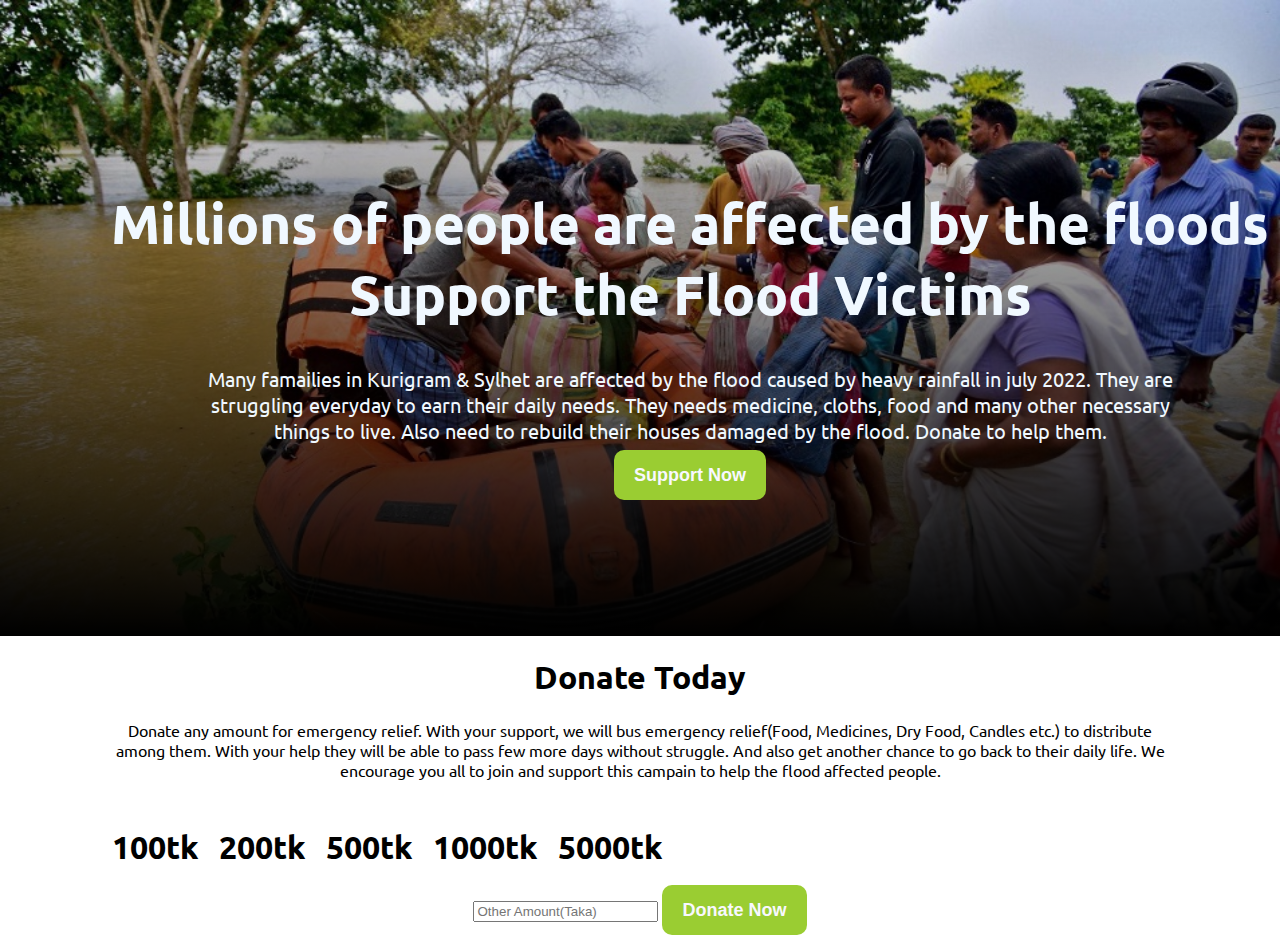
==== index.html @ e3eca062 "mid css half" ====
<!DOCTYPE html>
<html lang="en">

<head>
    <meta charset="UTF-8">
    <meta http-equiv="X-UA-Compatible" content="IE=edge">
    <meta name="viewport" content="width=device-width, initial-scale=1.0">
    <title>Save The Humanity!</title>
    <link rel="stylesheet" href="style.css">
    <link rel="preconnect" href="https://fonts.googleapis.com">
    <link rel="preconnect" href="https://fonts.gstatic.com" crossorigin>
    <link href="https://fonts.googleapis.com/css2?family=Nanum+Gothic&family=Ubuntu&display=swap" rel="stylesheet">
</head>

<body>
    <section class="top">
        <h1 class="top-h1">Millions of people are affected by the floods <br> Support the Flood Victims</h1>
        <p>Many famailies in Kurigram & Sylhet are affected by the flood caused by heavy rainfall in july 2022. They are
            struggling everyday to earn their daily needs. They needs medicine, cloths, food and many other necessary
            things to live. Also need to rebuild their houses damaged by the flood. Donate to help them.</p>
        <a class="link-button" href="tran.html">Support Now</a>
    </section>
    <section class="donation">
        <h1 class="donate-head">Donate Today</h1>
        <p class="donate-para">Donate any amount for emergency relief. With your support, we will bus emergency
            relief(Food, Medicines, Dry Food, Candles etc.) to distribute among them. With your help they will be able
            to pass few more days without struggle. And also get another chance to go back to their daily life. We
            encourage you all to join and support this campain to help the flood affected people.</p>
        <div class="don-dis">
            <h1>100tk</h1>
            <h1>200tk</h1>
            <h1>500tk</h1>
            <h1>1000tk</h1>
            <h1>5000tk</h1>
        </div>

        <input type="text" placeholder="Other Amount(Taka)" name="amount" id="">
        <a class="link-button" href="tran.html">Donate Now</a>
    </section>
</body>

</html>
---- style.css ----
body {
    font-family: 'Nanum Gothic', sans-serif;
    font-family: 'Ubuntu', sans-serif;

    margin: 0px;
}

.top {
    padding-top: 150px;
    padding-bottom: 150px;
    background: linear-gradient(rgba(0, 0, 0, 0), rgba(0, 0, 0)), url(images/donate-1.jpg);
    background-repeat: no-repeat;
    background-size: 100% 100%;
    padding-left: 100px;
    text-align: center;
    display: inline-block;
}

.top-h1 {
    color: aliceblue;
    font-weight: 700;
    font-size: 55px;
    text-align: center;
}

.link-button {
    text-decoration: none;
    background-color: yellowgreen;
    padding: 15px 20px;
    border-radius: 10px;
    font-weight: 800;
    font-size: large;
    color: ghostwhite;
    font-family: Arial, Helvetica, sans-serif;
}

.top p {
    color: aliceblue;
    font-size: 20px;
    text-align: center;
    padding-left: 8%;
    padding-right: 8%;
}

.don-dis {
    display: flex;
}

.don-dis h1 {
    padding: 10px 10px;
}

.donation {
    display: inline-block;
    text-align: center;
    padding-left: 8%;
    padding-right: 8%;
}
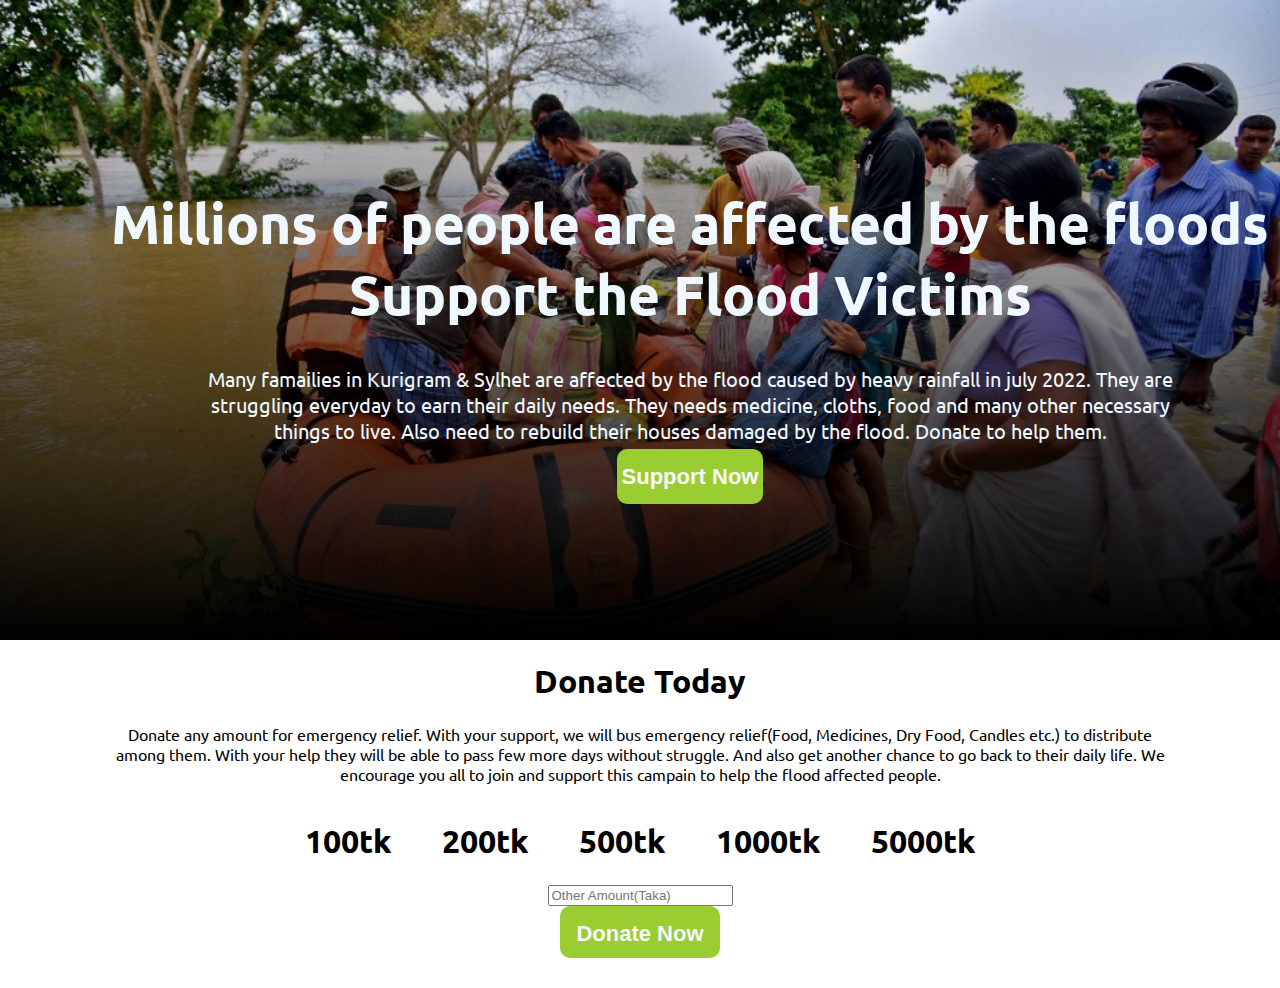
==== commit 264594a9: "2nd button" ====
--- a/index.html
+++ b/index.html
@@ -35,7 +35,7 @@
         </div>
 
         <input type="text" placeholder="Other Amount(Taka)" name="amount" id="">
-        <a class="link-button" href="tran.html">Donate Now</a>
+        <a class="link-button" id="link" href="tran.html">Donate Now</a>
     </section>
 </body>
 
--- a/style.css
+++ b/style.css
@@ -3,6 +3,8 @@
     font-family: 'Ubuntu', sans-serif;
 
     margin: 0px;
+
+    margin-bottom: 30px;
 }
 
 .top {
@@ -13,7 +15,7 @@
     background-size: 100% 100%;
     padding-left: 100px;
     text-align: center;
-    display: inline-block;
+
 }
 
 .top-h1 {
@@ -26,12 +28,15 @@
 .link-button {
     text-decoration: none;
     background-color: yellowgreen;
-    padding: 15px 20px;
+    padding: 15px 5px;
     border-radius: 10px;
     font-weight: 800;
-    font-size: large;
+    font-size: 22px;
     color: ghostwhite;
     font-family: Arial, Helvetica, sans-serif;
+    height: 22px;
+    width: 150px;
+    text-align: center;
 }
 
 .top p {
@@ -42,17 +47,24 @@
     padding-right: 8%;
 }
 
+.donation {
+    display: block;
+    text-align: center;
+    padding-left: 8%;
+    padding-right: 8%;
+}
+
 .don-dis {
     display: flex;
+    justify-content: center;
 }
 
 .don-dis h1 {
-    padding: 10px 10px;
+    padding-left: 25px;
+    padding-right: 25px;
 }
 
-.donation {
-    display: inline-block;
-    text-align: center;
-    padding-left: 8%;
-    padding-right: 8%;
+#link {
+    margin: auto;
+    display: block;
 }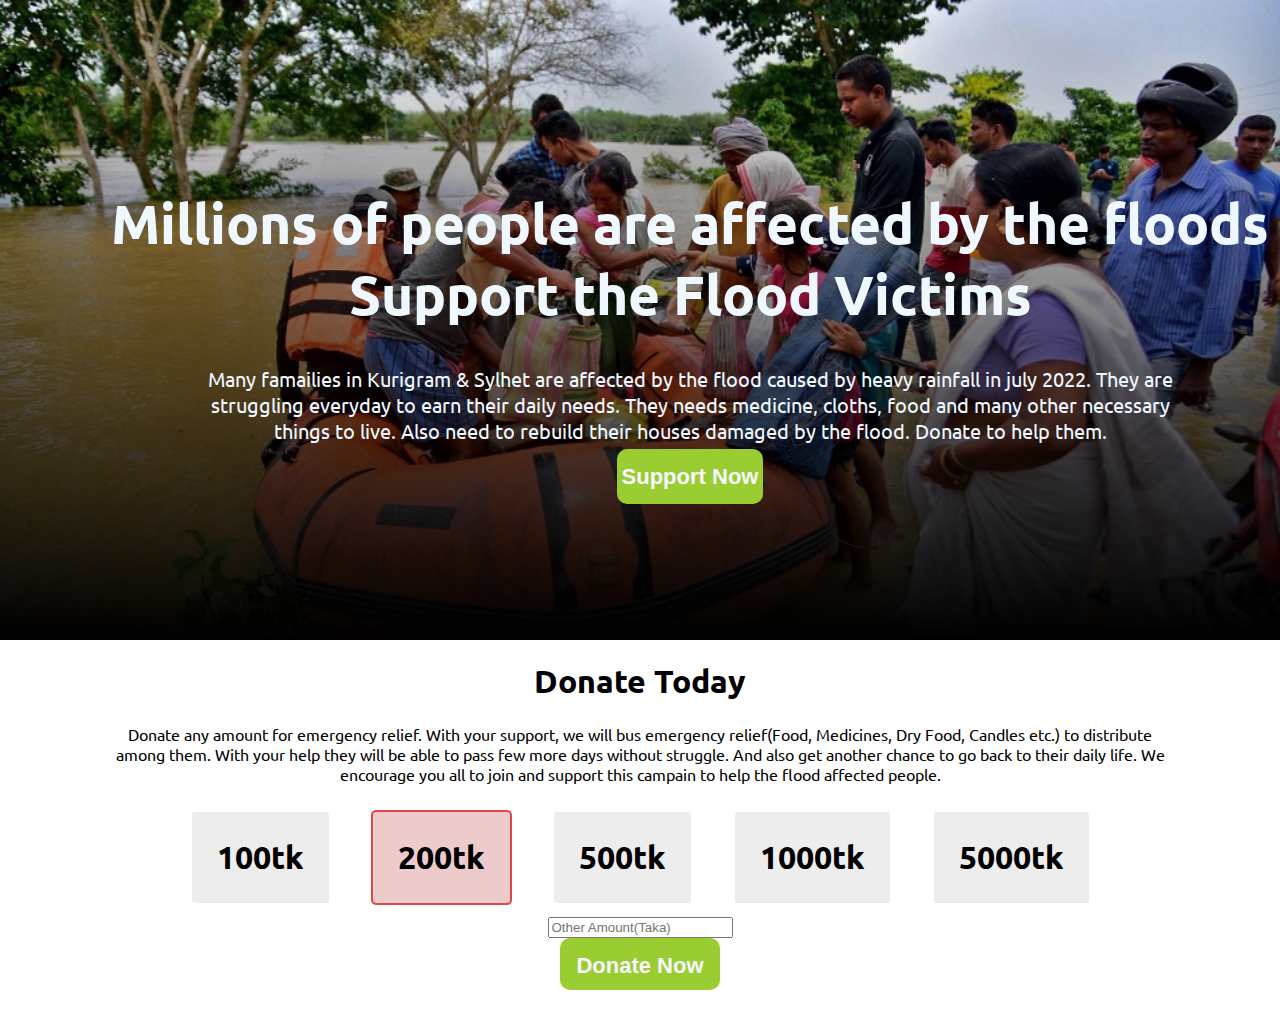
==== commit cf3ebbbb: "amount css" ====
--- a/index.html
+++ b/index.html
@@ -27,11 +27,11 @@
             to pass few more days without struggle. And also get another chance to go back to their daily life. We
             encourage you all to join and support this campain to help the flood affected people.</p>
         <div class="don-dis">
-            <h1>100tk</h1>
-            <h1>200tk</h1>
-            <h1>500tk</h1>
-            <h1>1000tk</h1>
-            <h1>5000tk</h1>
+            <h1 class="box">100tk</h1>
+            <h1 class="box" id="box1">200tk</h1>
+            <h1 class="box">500tk</h1>
+            <h1 class="box">1000tk</h1>
+            <h1 class="box">5000tk</h1>
         </div>
 
         <input type="text" placeholder="Other Amount(Taka)" name="amount" id="">
--- a/style.css
+++ b/style.css
@@ -67,4 +67,20 @@
 #link {
     margin: auto;
     display: block;
+}
+
+.box{
+
+    margin: 10px 20px;
+    padding-top: 25px;
+    padding-bottom: 25px;
+    border: 2px white solid;
+    border-radius: 5px;
+    background-color: rgba(207, 204, 204, 0.345);
+}
+
+#box1{border: 2px rgb(221, 73, 73) solid;
+    border-radius: 5px;
+    background-color: rgba(192, 67, 67, 0.273);
+
 }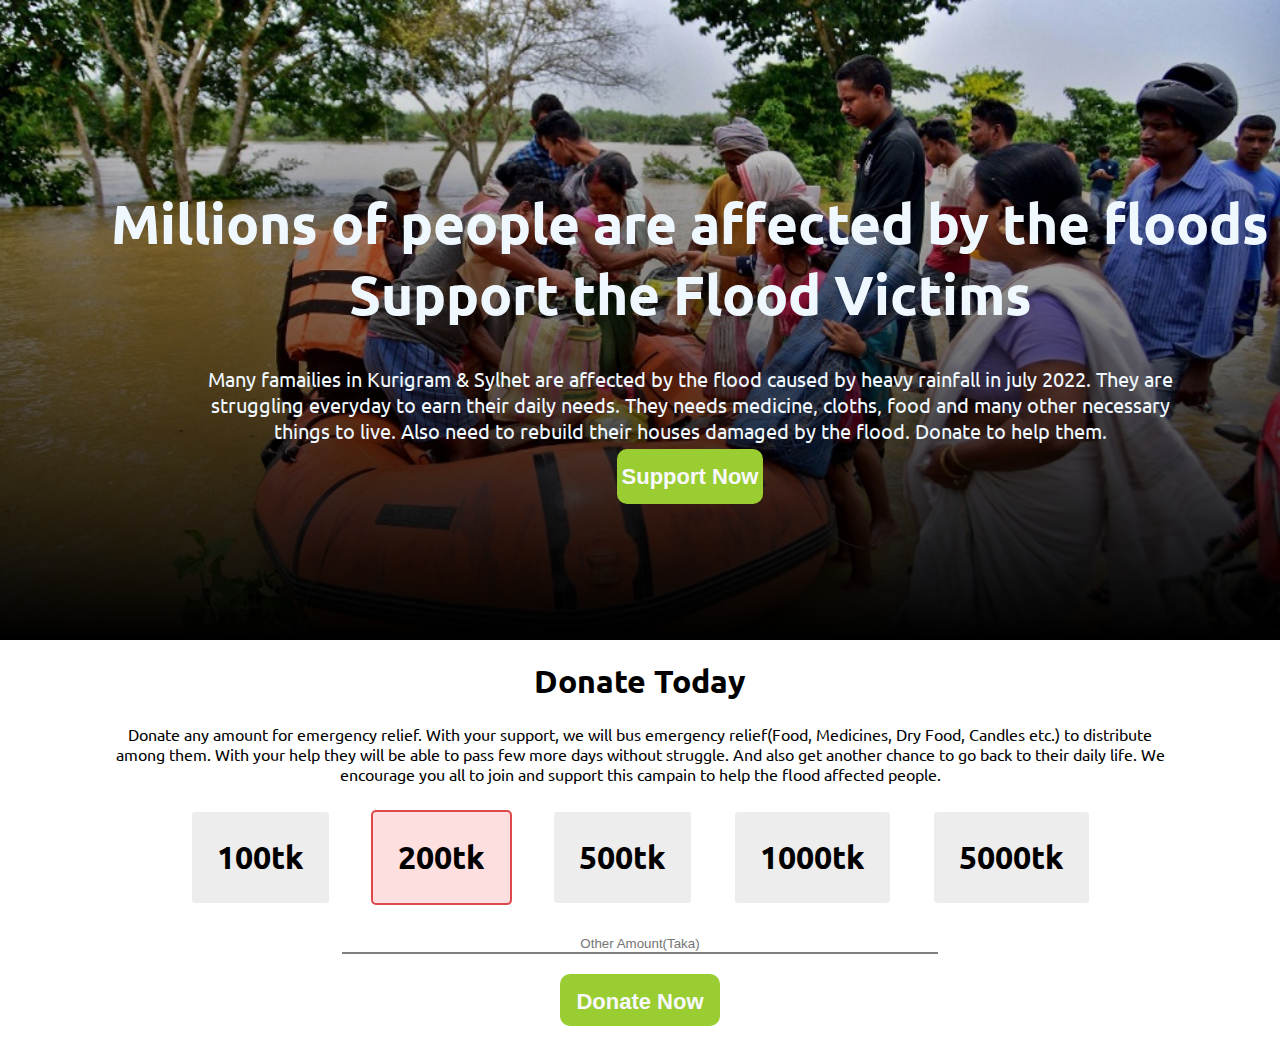
==== commit f52f7c2b: "text box added" ====
--- a/index.html
+++ b/index.html
@@ -34,7 +34,7 @@
             <h1 class="box">5000tk</h1>
         </div>
 
-        <input type="text" placeholder="Other Amount(Taka)" name="amount" id="">
+        <input type="text" placeholder="Other Amount(Taka)" name="amount" id="text">
         <a class="link-button" id="link" href="tran.html">Donate Now</a>
     </section>
 </body>
--- a/style.css
+++ b/style.css
@@ -69,7 +69,7 @@
     display: block;
 }
 
-.box{
+.box {
 
     margin: 10px 20px;
     padding-top: 25px;
@@ -79,8 +79,19 @@
     background-color: rgba(207, 204, 204, 0.345);
 }
 
-#box1{border: 2px rgb(221, 73, 73) solid;
+#box1 {
+    border: 2px rgb(221, 73, 73) solid;
     border-radius: 5px;
-    background-color: rgba(192, 67, 67, 0.273);
+    background-color: rgba(251, 87, 87, 0.188);
 
+}
+
+#text {
+    border: none;
+    border-bottom: 2px gray solid;
+    color: gray;
+    width: 55%;
+    text-align: center;
+    margin-top: 20px;
+    margin-bottom: 20px;
 }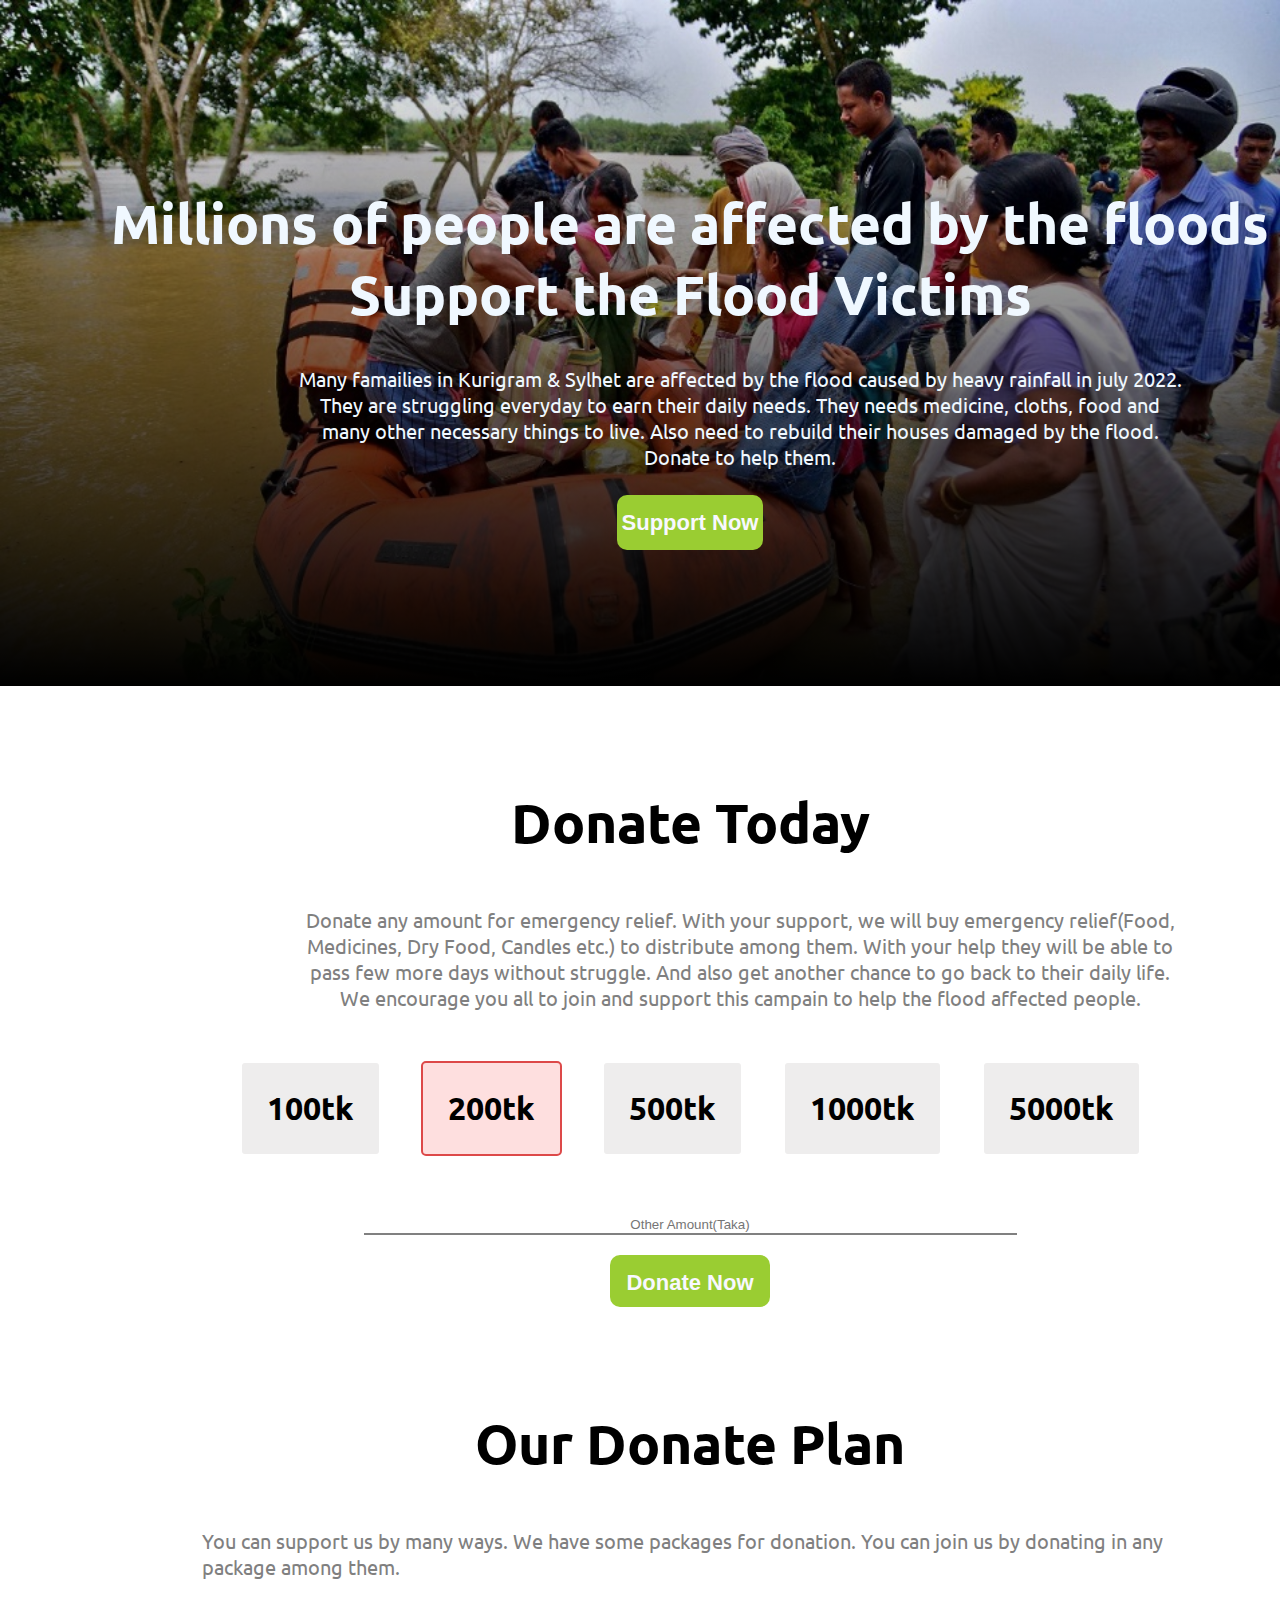
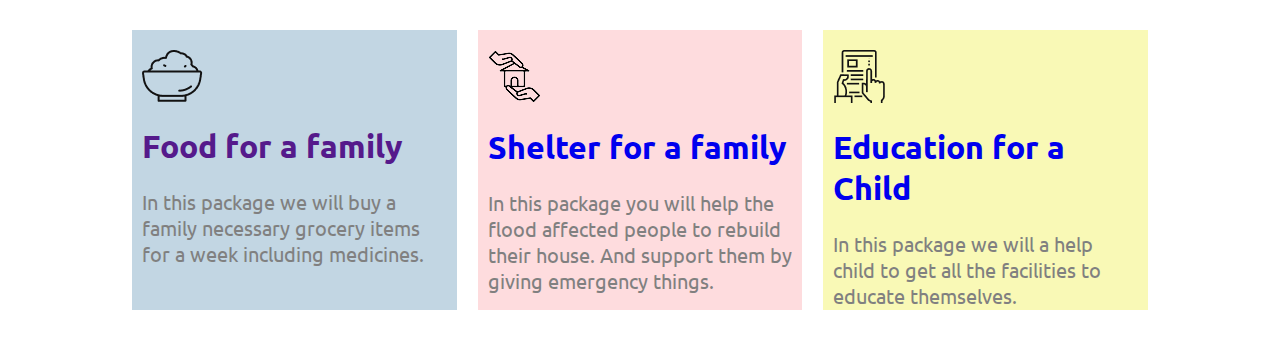
==== commit f597784f: "packages done" ====
--- a/index.html
+++ b/index.html
@@ -15,14 +15,15 @@
 <body>
     <section class="top">
         <h1 class="top-h1">Millions of people are affected by the floods <br> Support the Flood Victims</h1>
-        <p>Many famailies in Kurigram & Sylhet are affected by the flood caused by heavy rainfall in july 2022. They are
+        <p class="para">Many famailies in Kurigram & Sylhet are affected by the flood caused by heavy rainfall in july
+            2022. They are
             struggling everyday to earn their daily needs. They needs medicine, cloths, food and many other necessary
             things to live. Also need to rebuild their houses damaged by the flood. Donate to help them.</p>
         <a class="link-button" href="tran.html">Support Now</a>
     </section>
     <section class="donation">
-        <h1 class="donate-head">Donate Today</h1>
-        <p class="donate-para">Donate any amount for emergency relief. With your support, we will bus emergency
+        <h1 class="header1">Donate Today</h1>
+        <p class="para">Donate any amount for emergency relief. With your support, we will buy emergency
             relief(Food, Medicines, Dry Food, Candles etc.) to distribute among them. With your help they will be able
             to pass few more days without struggle. And also get another chance to go back to their daily life. We
             encourage you all to join and support this campain to help the flood affected people.</p>
@@ -37,6 +38,31 @@
         <input type="text" placeholder="Other Amount(Taka)" name="amount" id="text">
         <a class="link-button" id="link" href="tran.html">Donate Now</a>
     </section>
+
+    <section>
+        <h1 class="header1" id="header2">Our Donate Plan</h1>
+        <p class="para">You can support us by many ways. We have some packages for donation. You can join us by donating
+            in any package among them.</p>
+        <div class="flexible-content">
+            <div class="box2" id="b1">
+                <img src="images/food.png" alt="">
+                <h1> <a class="link" href="">Food for a family</a></h1>
+                <p>In this package we will buy a family necessary grocery items for a week including medicines.</p>
+            </div>
+            <div class="box2" id="b2">
+                <img src="images/shelter.png" alt="">
+                <h1> <a class="link" href="tran.html">Shelter for a family</a></h1>
+                <p>In this package you will help the flood affected people to rebuild their house. And support them by
+                    giving emergency things.</p>
+            </div>
+            <div class="box2" id="b3">
+                <img src="images/edu.png" alt="">
+                <h1> <a class="link" href="tran.html">Education for a Child</a></h1>
+                <p>In this package we will a help child to get all the facilities to educate themselves.</p>
+            </div>
+        </div>
+    </section>
+
 </body>
 
 </html>--- a/style.css
+++ b/style.css
@@ -50,18 +50,30 @@
 .donation {
     display: block;
     text-align: center;
-    padding-left: 8%;
-    padding-right: 8%;
+    padding-left: 100px;
+    margin-bottom: 100px;
 }
 
 .don-dis {
     display: flex;
     justify-content: center;
+    margin-bottom: 30px;
 }
 
 .don-dis h1 {
     padding-left: 25px;
     padding-right: 25px;
+}
+
+.para {
+
+    color: gray;
+    font-size: 20px;
+    padding-left: 8%;
+    padding-right: 8%;
+    margin-bottom: 40px;
+    margin-left: 100px;
+
 }
 
 #link {
@@ -94,4 +106,53 @@
     text-align: center;
     margin-top: 20px;
     margin-bottom: 20px;
+}
+
+.header1 {
+    font-weight: 800;
+    font-size: 55px;
+    margin-top: 100px;
+    margin-bottom: 50px;
+}
+
+#header2 {
+    text-align: center;
+    padding-left: 100px;
+}
+
+p {
+    color: gray;
+    font-size: 20px;
+    margin-bottom: 40px;
+}
+
+.flexible-content {
+    display: flex;
+    padding-left: 9.5%;
+    padding-right: 9.5%;
+
+}
+
+.box2 {
+    border: none;
+    padding: 20px 10px;
+    height: 240px;
+    width: 30%;
+    margin: 1%;
+}
+
+.link {
+    text-decoration: none;
+}
+
+#b1 {
+    background-color: rgba(30, 104, 150, 0.271);
+}
+
+#b2 {
+    background-color: rgba(250, 124, 132, 0.271);
+}
+
+#b3 {
+    background-color: rgba(245, 245, 132, 0.597);
 }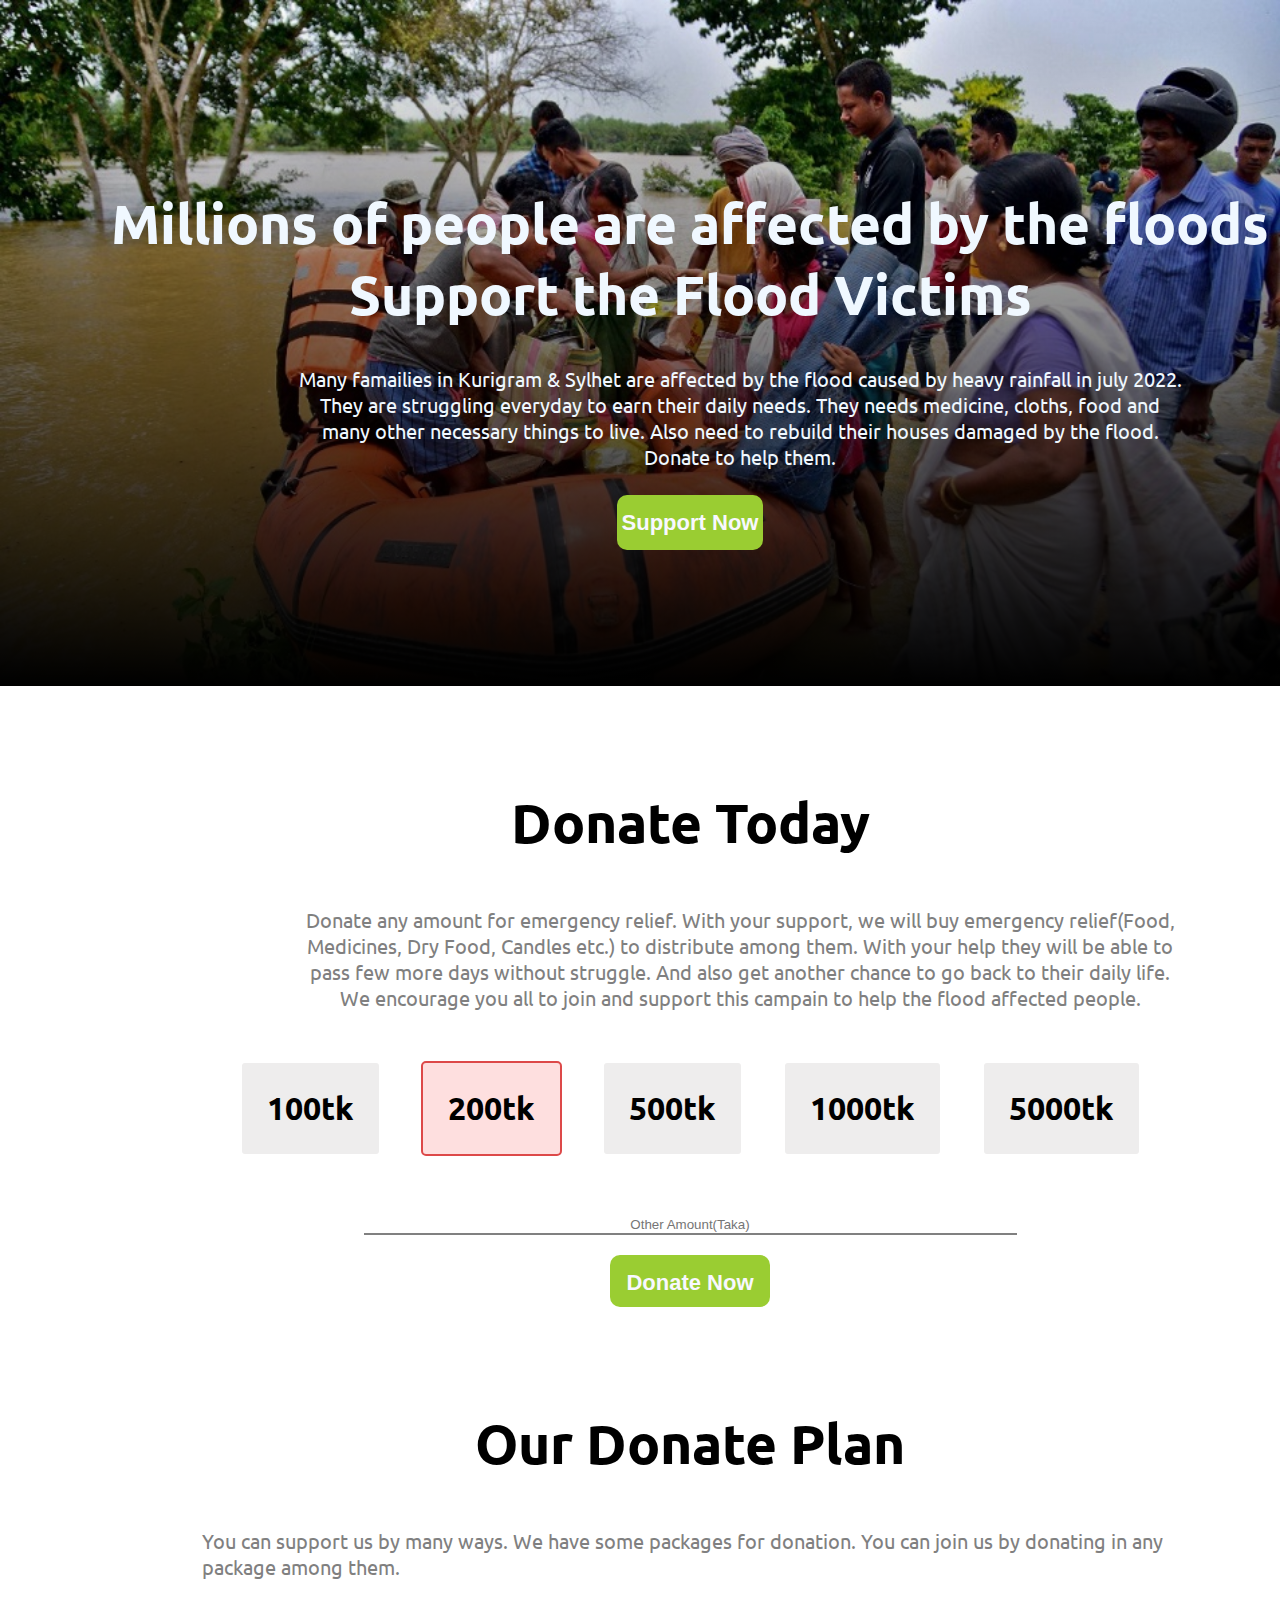
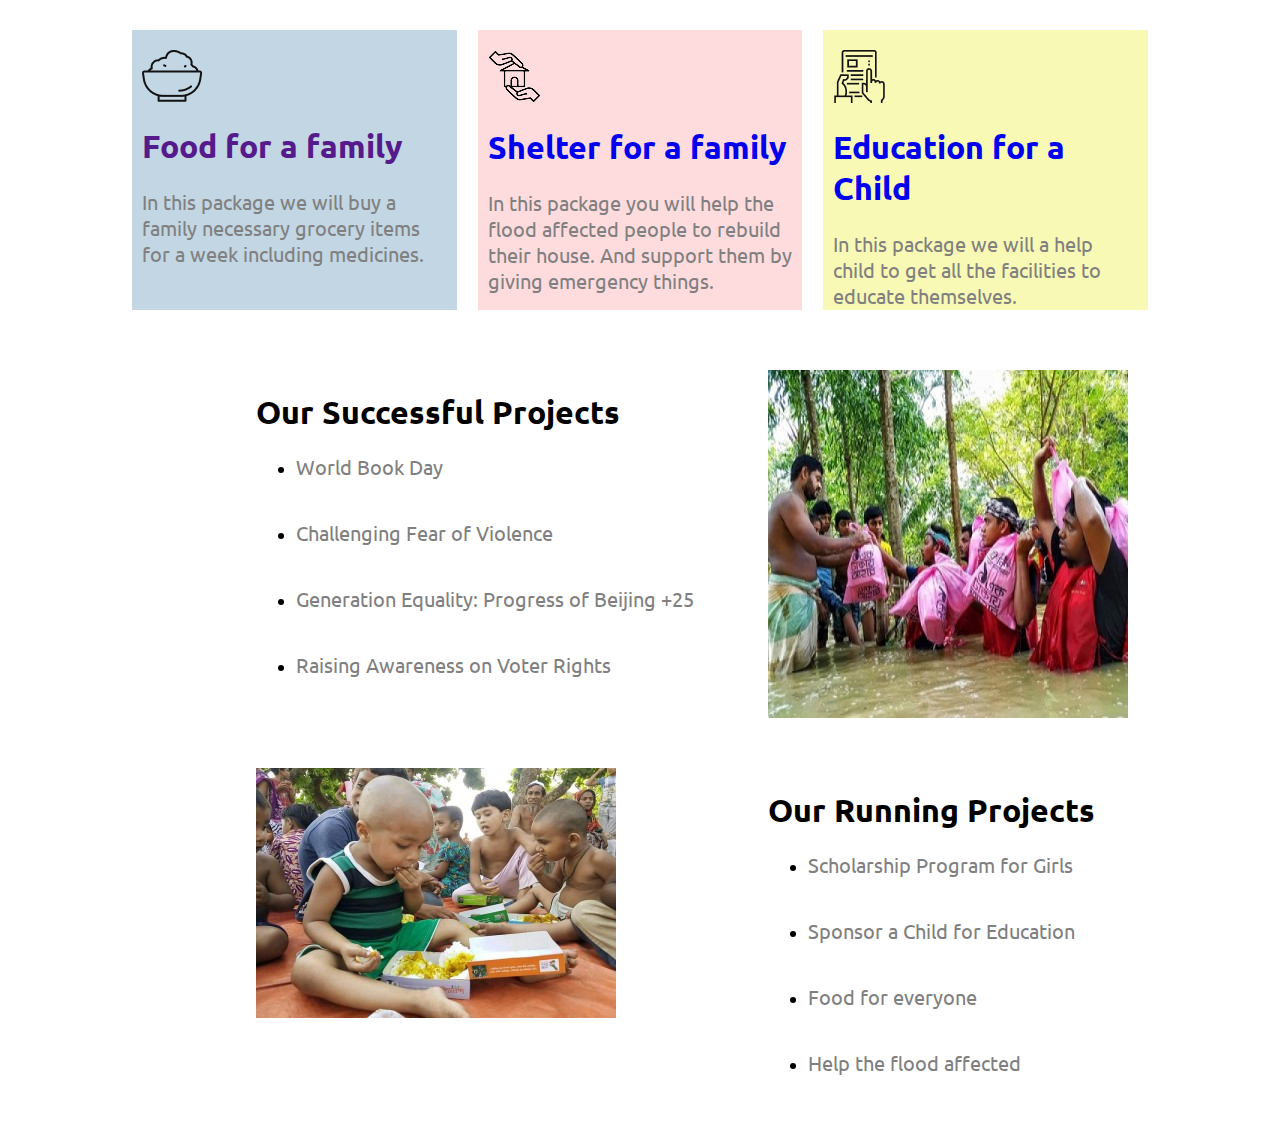
==== commit 64a05c13: "bonus content" ====
--- a/index.html
+++ b/index.html
@@ -63,6 +63,49 @@
         </div>
     </section>
 
+    <section>
+        <div class="flex-2">
+            <div class="di-wi">
+                <h1>Our Successful Projects</h1>
+                <ul>
+                    <li>
+                        <p>World Book Day</p>
+                    </li>
+                    <li>
+                        <p>Challenging Fear of Violence</p>
+                    </li>
+                    <li>
+                        <p>Generation Equality: Progress of Beijing +25</p>
+                    </li>
+                    <li>
+                        <p>Raising Awareness on Voter Rights</p>
+                    </li>
+                </ul>
+            </div>
+            <img src="images/donate-2.jpg" alt="">
+        </div>
+        <div class="flex-2">
+            <div class="di-wi"><img src="images/donate-3.jpg" alt=""></div>
+            <div>
+                <h1>Our Running Projects</h1>
+                <ul>
+                    <li>
+                        <p>Scholarship Program for Girls</p>
+                    </li>
+                    <li>
+                        <p>Sponsor a Child for Education</p>
+                    </li>
+                    <li>
+                        <p>Food for everyone</p>
+                    </li>
+                    <li>
+                        <p>Help the flood affected</p>
+                    </li>
+                </ul>
+            </div>
+        </div>
+    </section>
+
 </body>
 
 </html>--- a/style.css
+++ b/style.css
@@ -155,4 +155,16 @@
 
 #b3 {
     background-color: rgba(245, 245, 132, 0.597);
+}
+
+.flex-2 {
+
+    margin-top: 50px;
+
+    margin-left: 20%;
+    display: flex;
+}
+
+.di-wi {
+    width: 50%;
 }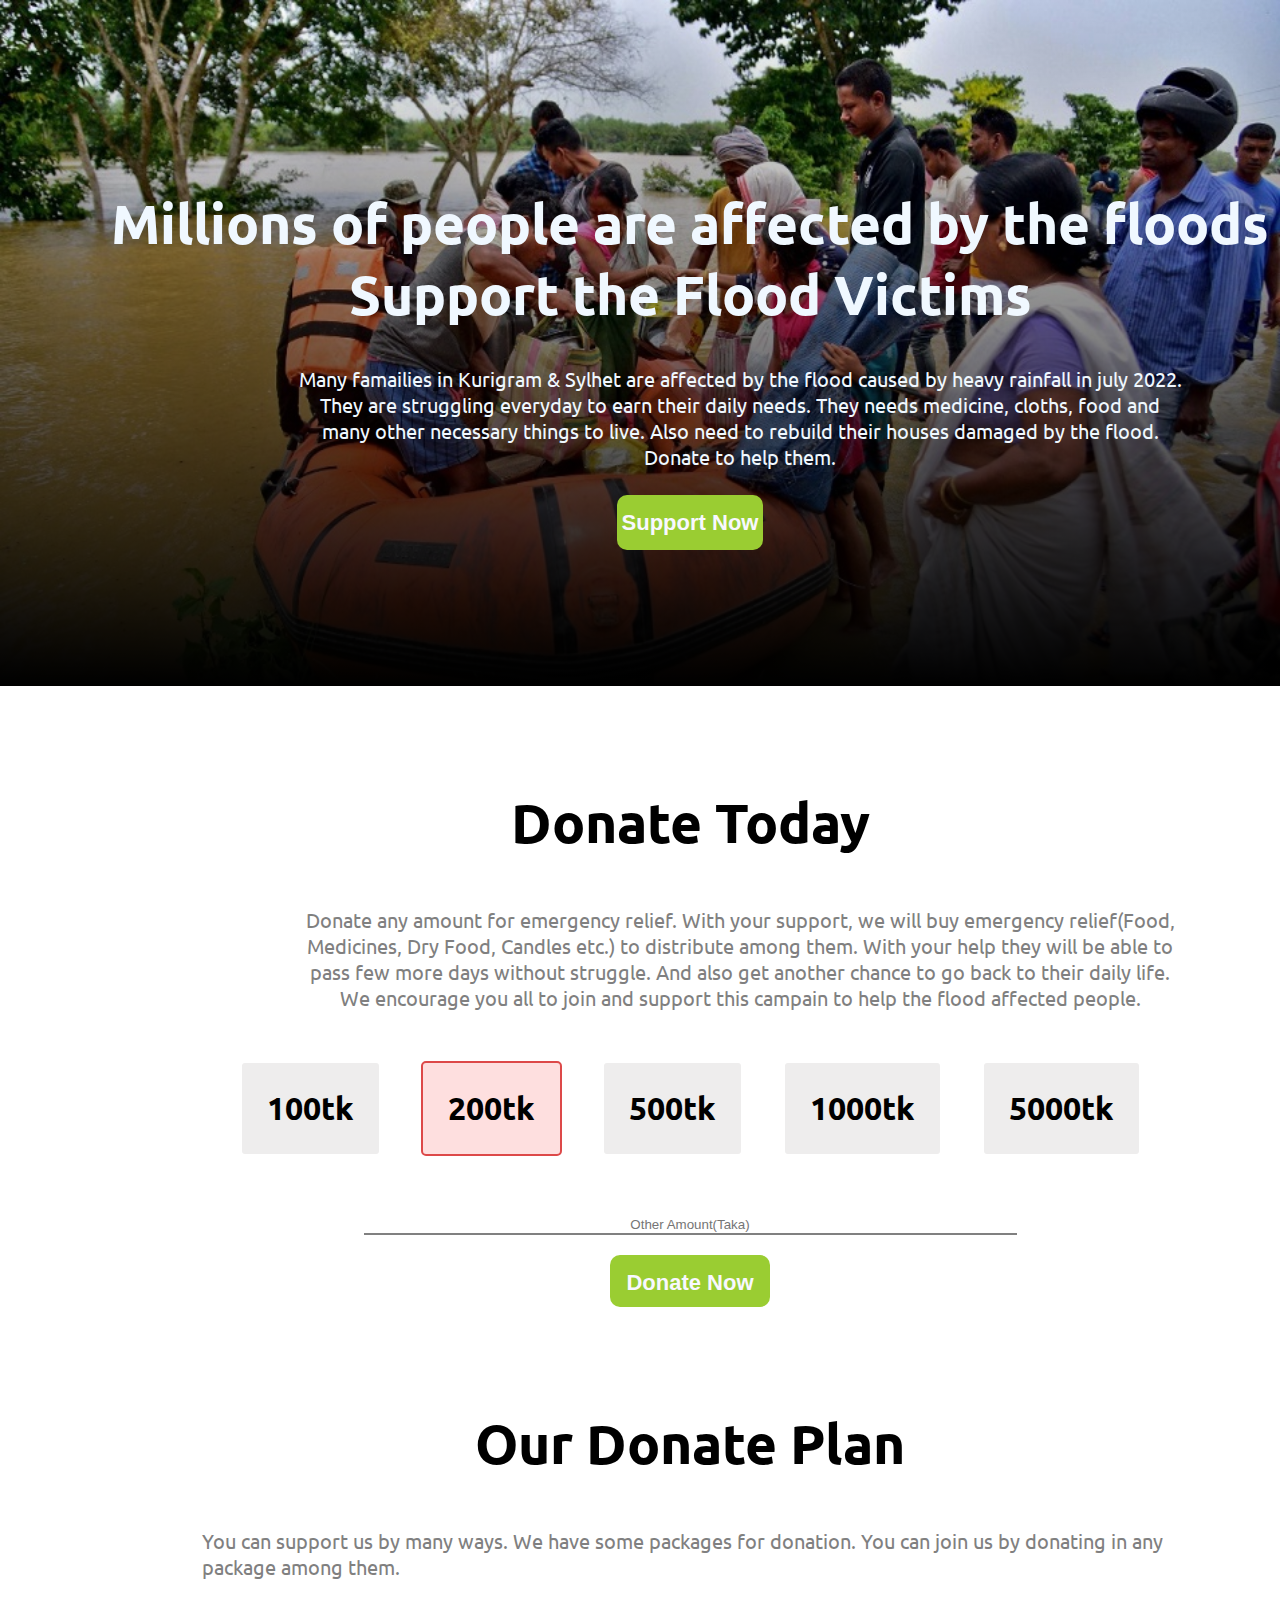
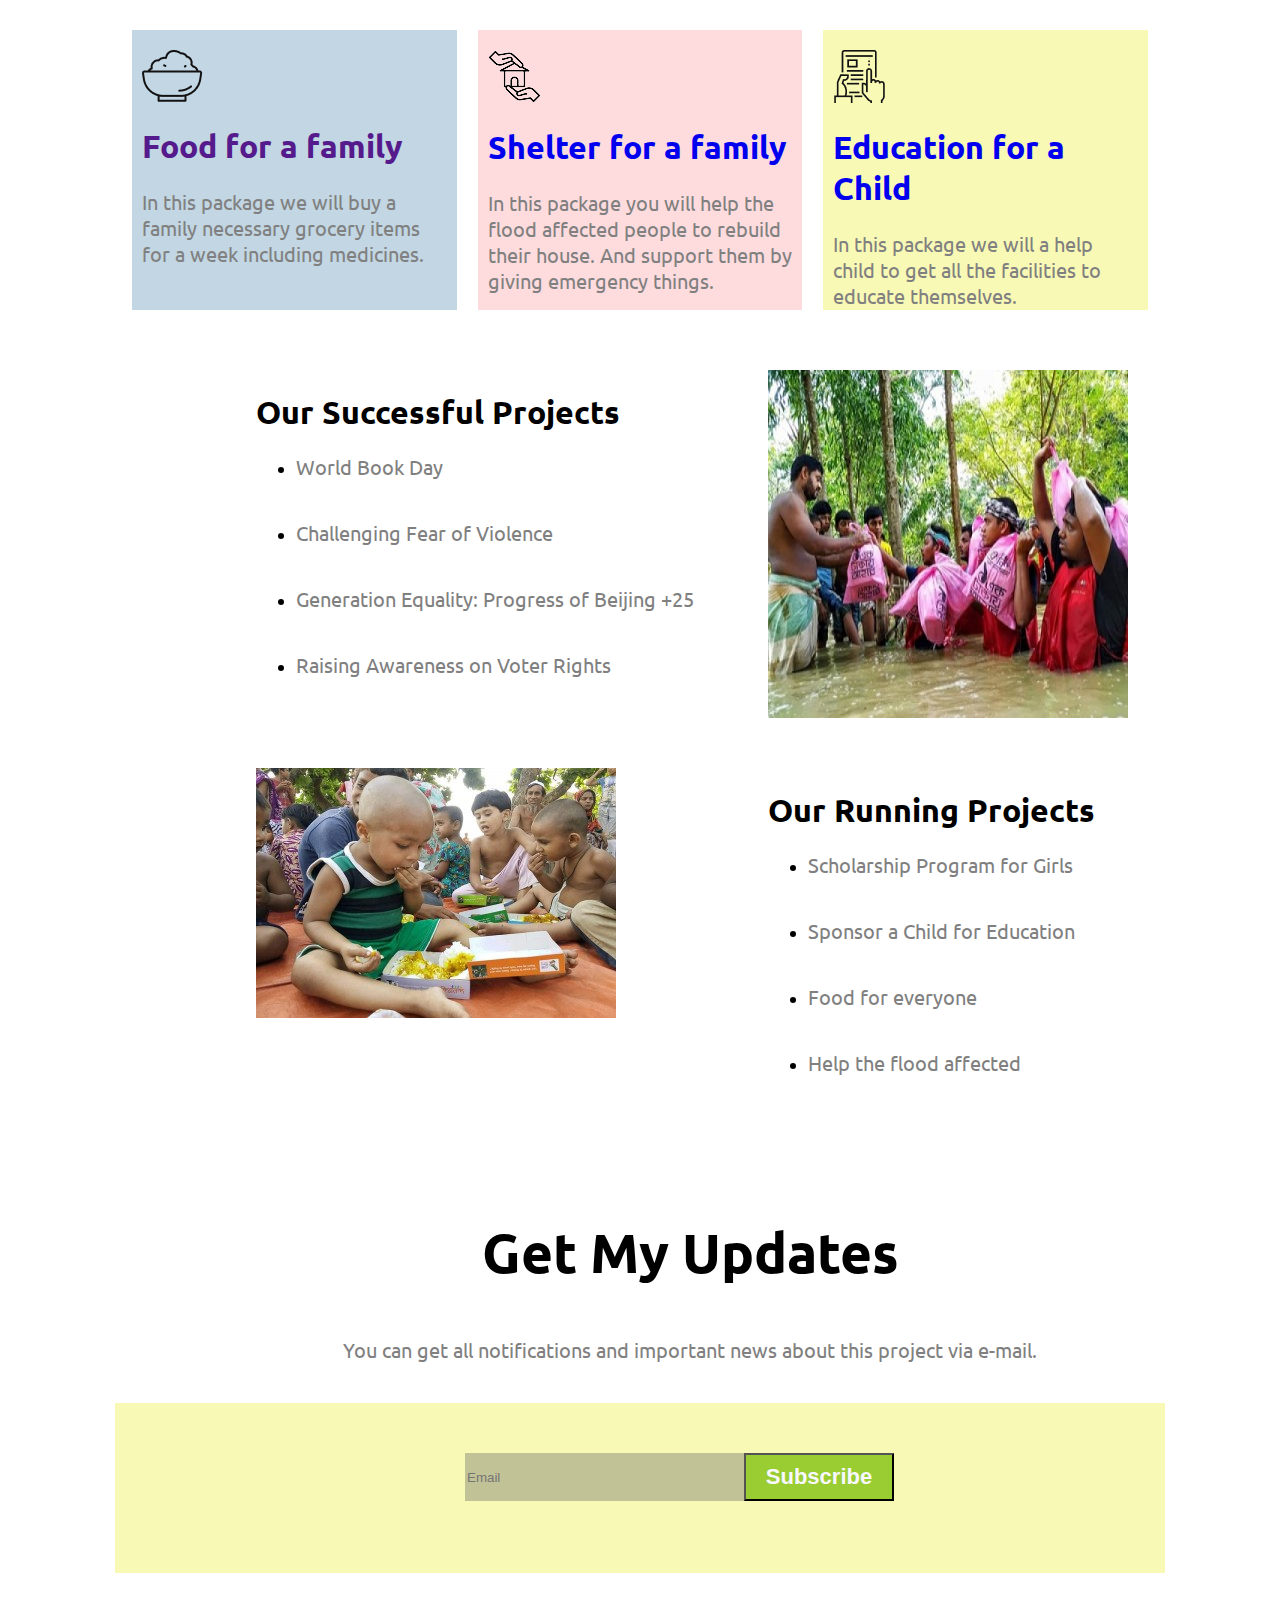
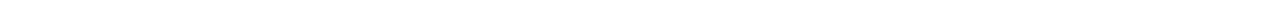
==== commit 266bbb76: "mail added" ====
--- a/index.html
+++ b/index.html
@@ -105,6 +105,14 @@
             </div>
         </div>
     </section>
+    <section>
+        <h1 class="header1" id="header2">Get My Updates</h1>
+        <p class="para" id="para-last">You can get all notifications and important news about this project via e-mail.
+        </p>
+        <div class="mail">
+            <input type="email" placeholder="Email"><button class="sub">Subscribe</button>
+        </div>
+    </section>
 
 </body>
 
--- a/style.css
+++ b/style.css
@@ -167,4 +167,36 @@
 
 .di-wi {
     width: 50%;
+}
+
+#para-last {
+    text-align: center;
+
+}
+
+.mail {
+    margin: auto;
+    height: 100px;
+    width: 550px;
+    padding: 50px 150px 20px 350px;
+    background-color: rgba(245, 245, 132, 0.597);
+    display: flex;
+}
+
+.mail input {
+    width: 50%;
+    height: 46px;
+    border: none;
+    background-color: rgba(96, 96, 96, 0.358);
+}
+
+.sub {
+    background-color: yellowgreen;
+    font-weight: 800;
+    font-size: 22px;
+    color: ghostwhite;
+    font-family: Arial, Helvetica, sans-serif;
+    height: 48px;
+    width: 150px;
+    text-align: center;
 }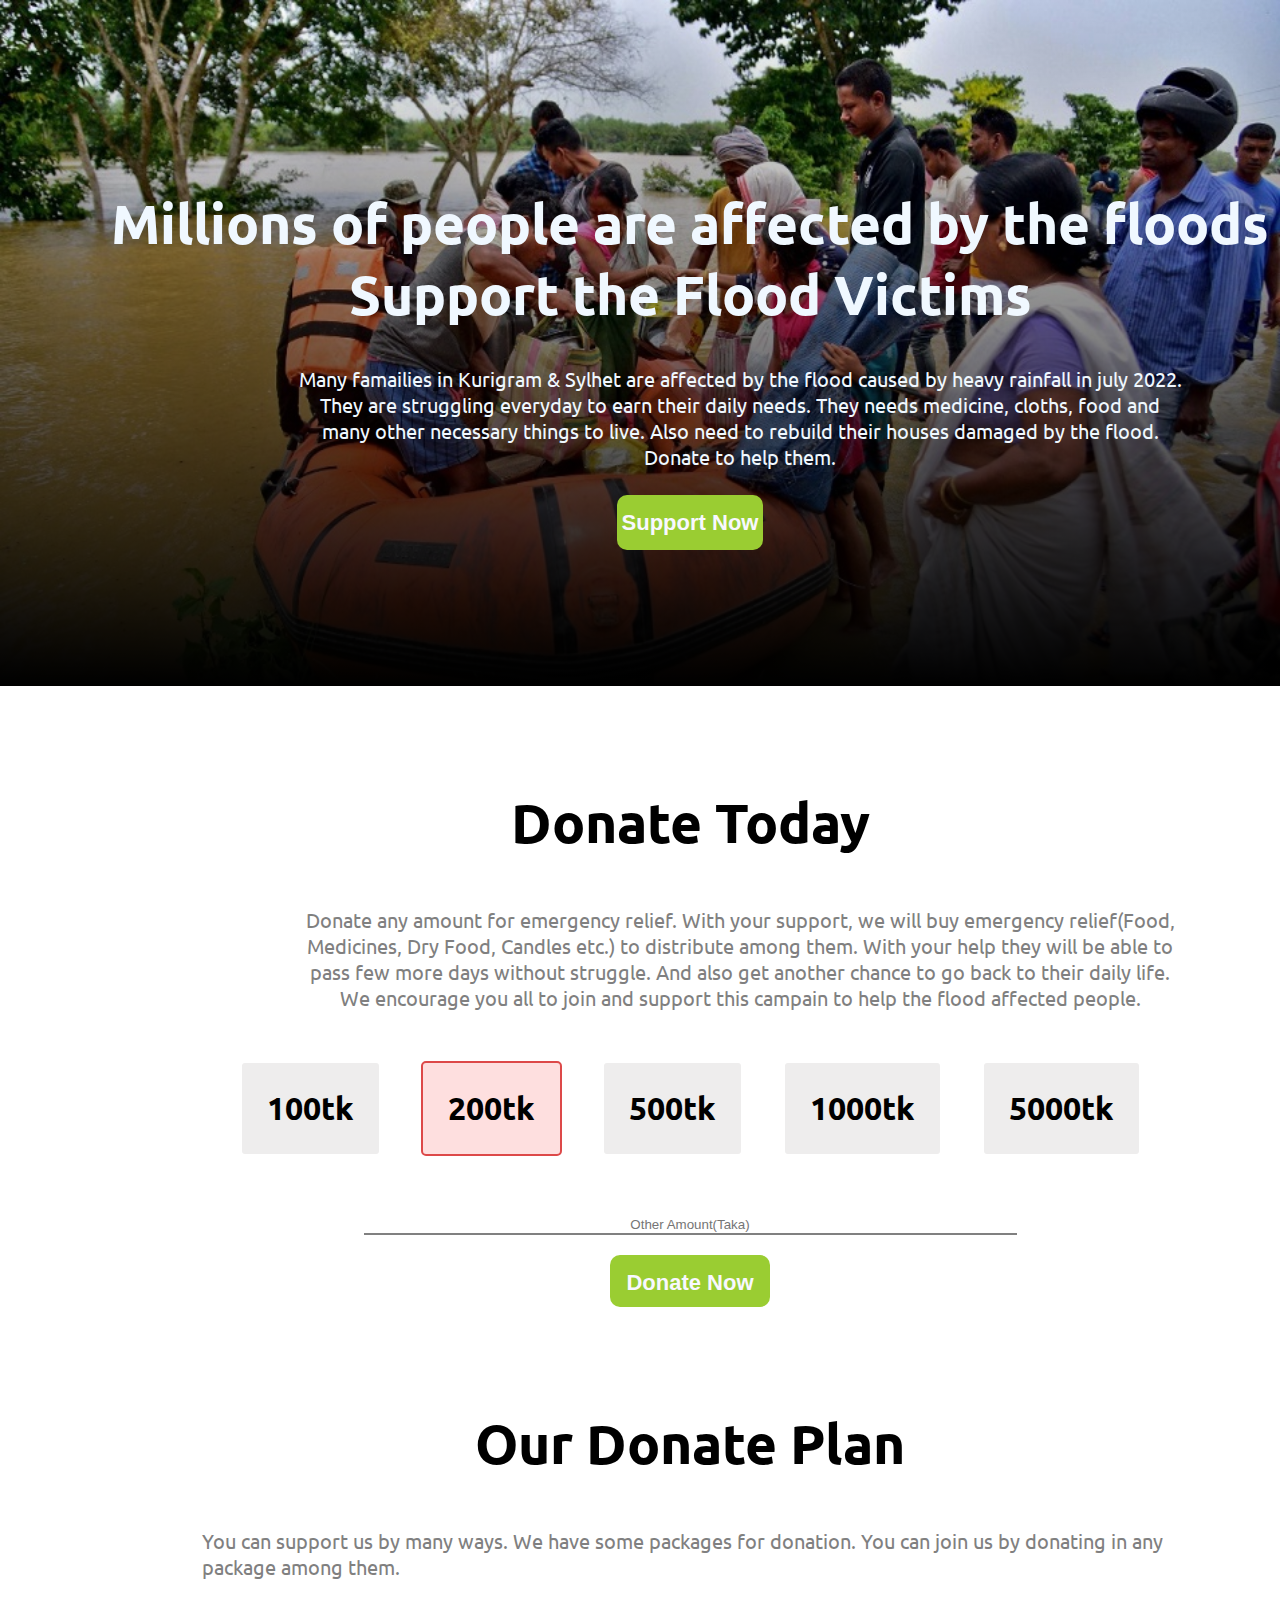
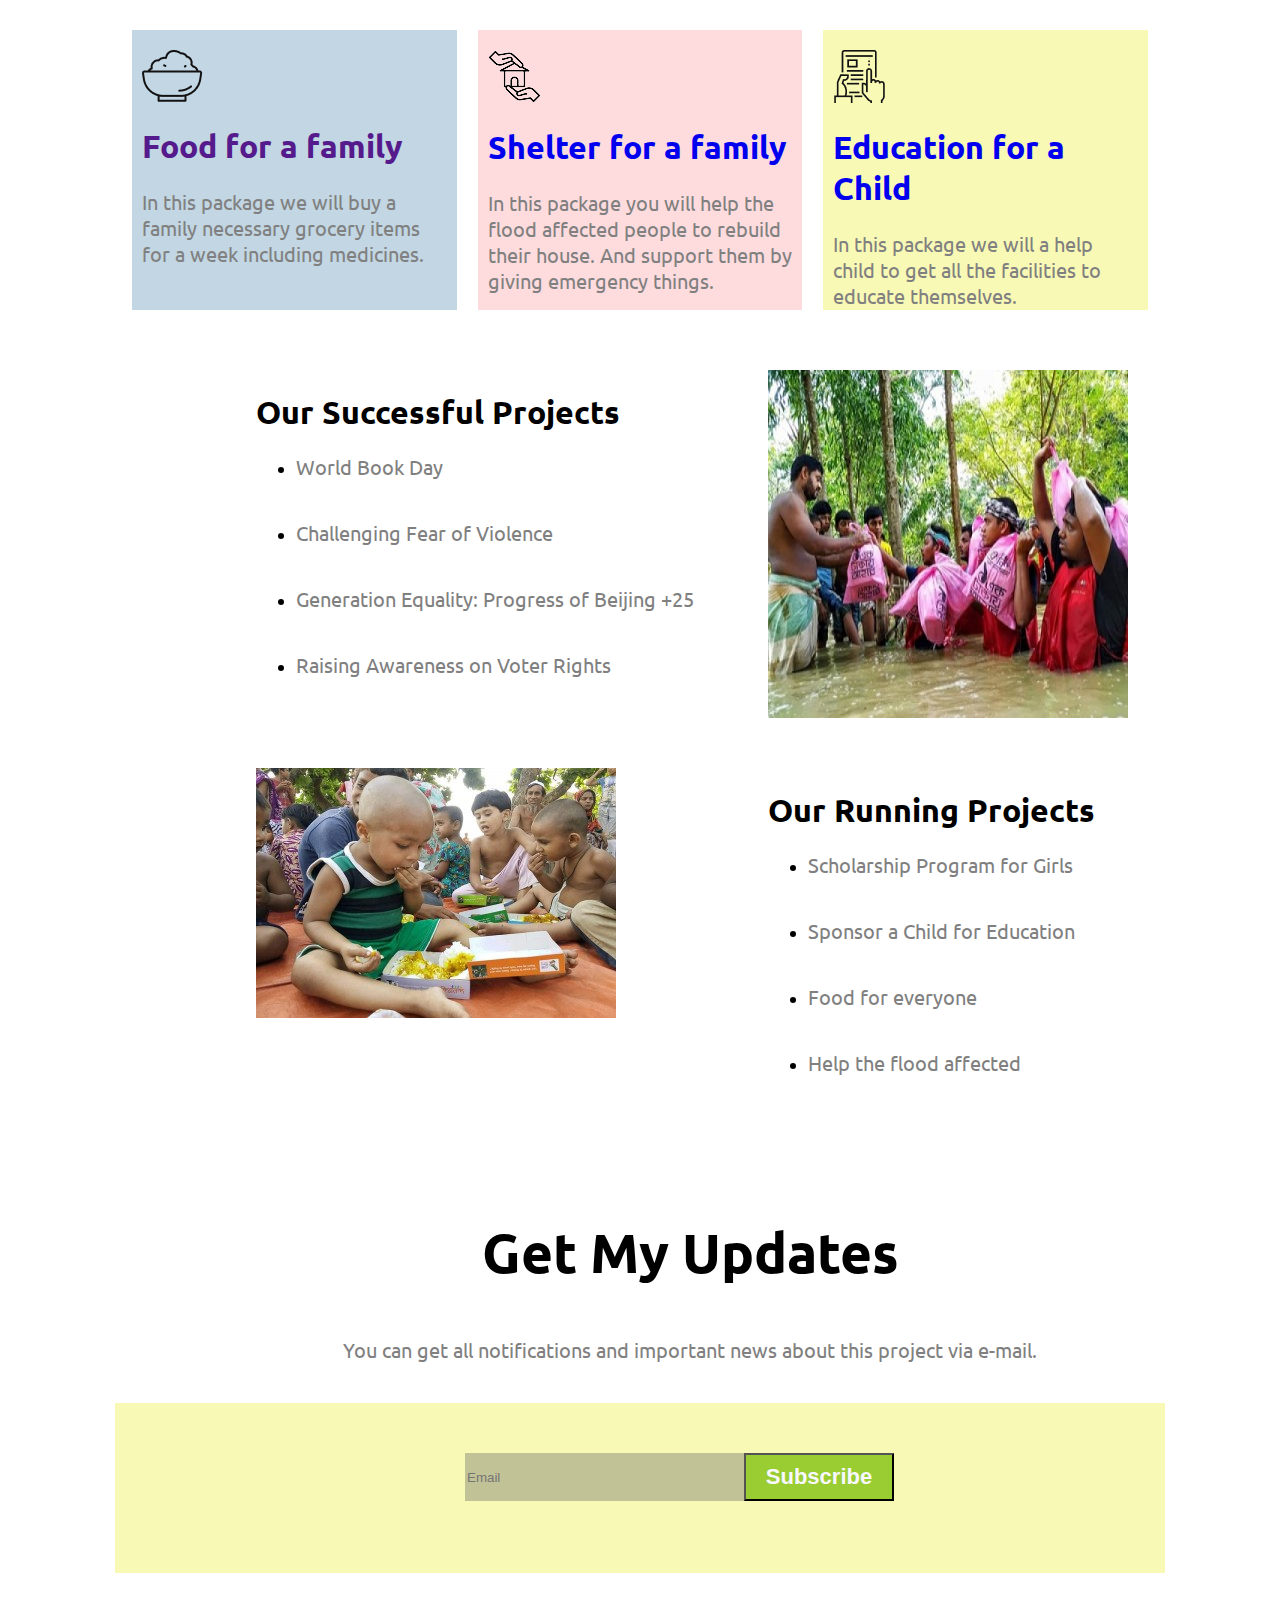
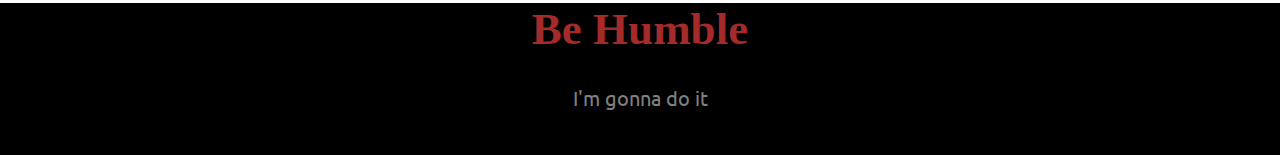
==== commit 9d92ca08: "Final" ====
--- a/index.html
+++ b/index.html
@@ -116,4 +116,9 @@
 
 </body>
 
+<footer>
+    <h1>Be Humble</h1>
+    <p>I'm gonna do it</p>
+</footer>
+
 </html>--- a/style.css
+++ b/style.css
@@ -3,8 +3,6 @@
     font-family: 'Ubuntu', sans-serif;
 
     margin: 0px;
-
-    margin-bottom: 30px;
 }
 
 .top {
@@ -199,4 +197,23 @@
     height: 48px;
     width: 150px;
     text-align: center;
+}
+
+footer p {
+    margin-bottom: 0px;
+    height: 70px;
+}
+
+footer h1 {
+    font-size: 45px;
+    font-family: "Brush Script MT", cursive;
+    font-style: normal;
+    font-variant: normal;
+    font-weight: 700;
+    color: brown;
+}
+
+footer {
+    text-align: center;
+    background-color: black;
 }